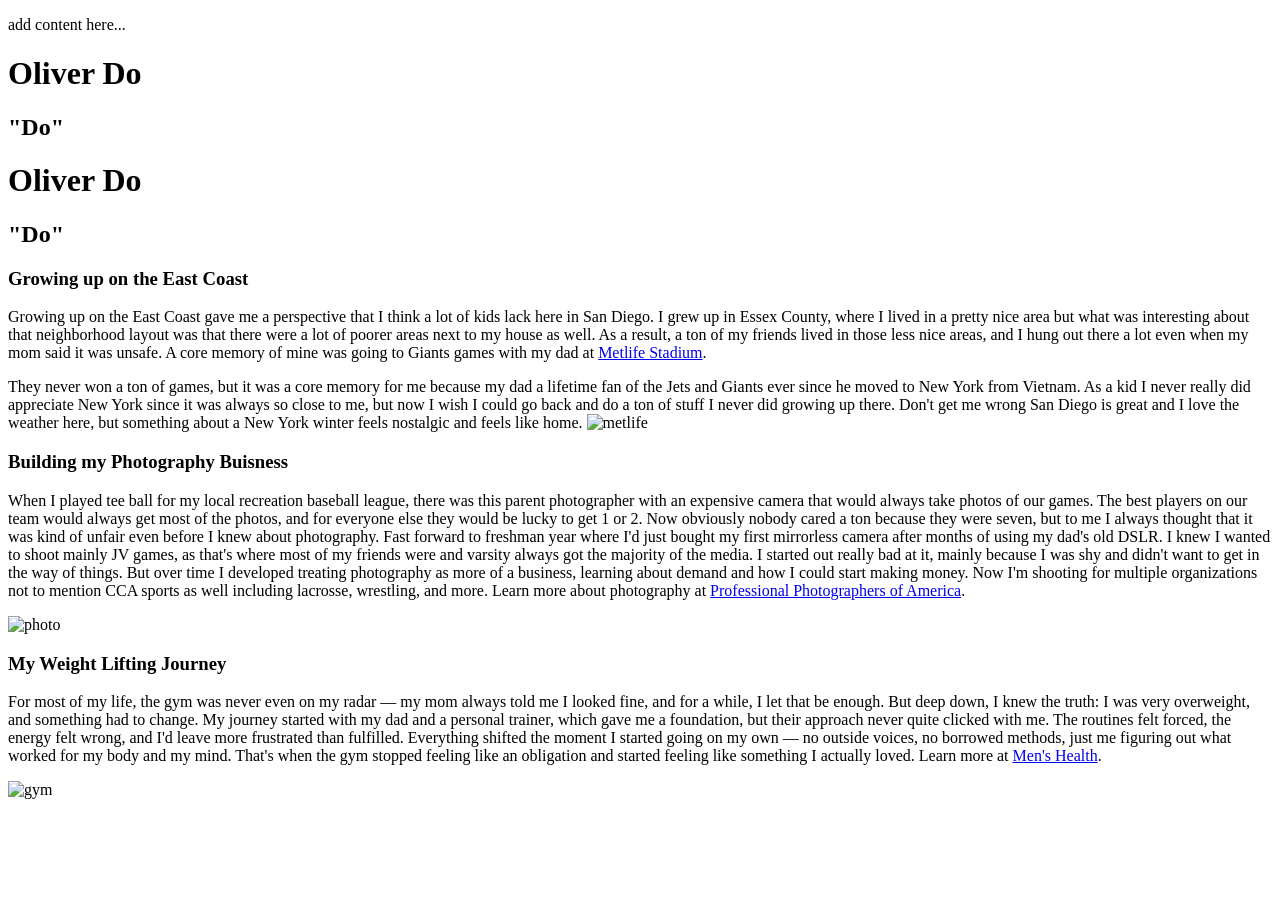
==== index.html @ cf549b78 "added about me page" ====
<!DOCTYPE html>
<html>
  <head>
    <title>ADD TITLE HERE</title>
    <link rel="stylesheet" href="styles.css">  
  </head>
  
  <body>
    <p>add content here...</p>
  </body>
</html>
<h1>Oliver Do</h1>
<h2>"Do"</h2>
<!DOCTYPE html>
<html>
  <head>
    <title>Oliver Do</title>
    <link rel="stylesheet" href="styles.css">
  </head>

  <body>
    <h1>Oliver Do</h1>
    <h2>"Do"</h2>

    <h3>Growing up on the East Coast</h3>
    <p>
      Growing up on the East Coast gave me a perspective that I think a lot of kids 
      lack here in San Diego. I grew up in Essex County, where I lived in a pretty nice 
      area but what was interesting about that neighborhood layout was that there were a
       lot of poorer areas next to my house as well. As a result, a ton of my friends 
       lived in those less nice areas, and I hung out there a lot even when my mom said 
       it was unsafe. A core memory of mine was going to Giants games with my dad at 
       <a href="https://www.metlifestadium.com/">Metlife Stadium</a>.
    </p> They never won a ton of games, but it was a core memory for me because my dad 
       a lifetime fan of the Jets and Giants ever since he moved to New York from Vietnam.
       As a kid I never really did appreciate New York since it was always so close to me,
       but now I wish I could go back and do a ton of stuff I never did growing up there.
       Don't get me wrong San Diego is great and I love the weather here, but something about
       a New York winter feels nostalgic and feels like home.
       <img src="images/metlife.jpeg" alt="metlife">

    <h3>Building my Photography Buisness </h3>
      <p>
   When I played tee ball for my local recreation baseball league, there was this parent 
  photographer with an expensive camera that would always take photos of our games. 
  The best players on our team would always get most of the photos, and for everyone else they would be lucky to get 1 or 2. Now obviously nobody cared a ton because they were seven, but to me
   I always thought that it was kind of unfair even before I knew about photography. 
   Fast forward to freshman year where I'd just bought my first mirrorless camera after months of
  using my dad's old DSLR. I knew I wanted to shoot mainly JV games, as that's where most of my friends were and
  varsity always got the majority of the media. I started out really bad at it, mainly because I was shy and didn't
  want to get in the way of things. But over time I developed treating photography as more of a business, learning
  about demand and how I could start making money. Now I'm shooting for multiple organizations not to mention CCA
  sports as well including lacrosse, wrestling, and more. Learn more about photography at
  <a href="https://www.ppa.com">Professional Photographers of America</a>.
</p>
<img src="images/photo.jpg" alt="photo">

   <h3>My Weight Lifting Journey</h3>
<p>For most of my life, the gym was never even on my radar — my mom always told me 
  I looked fine, and for a while, I let that be enough. But deep down, I knew the 
  truth: I was very overweight, and something had to change. My journey started with
   my dad and a personal trainer, which gave me a foundation, but their approach 
   never quite clicked with me. The routines felt forced, the energy felt wrong, 
   and I'd leave more frustrated than fulfilled. Everything shifted the moment I 
   started going on my own — no outside voices, no borrowed methods, just me figuring 
   out what worked for my body and my mind. That's when the gym stopped feeling like 
   an obligation and started feeling like something I actually loved. 
  Learn more at <a href="https://www.menshealth.com">Men's Health</a>.</p>
  <img src="images/gym.jpg" alt="gym">


  </body>
</html>
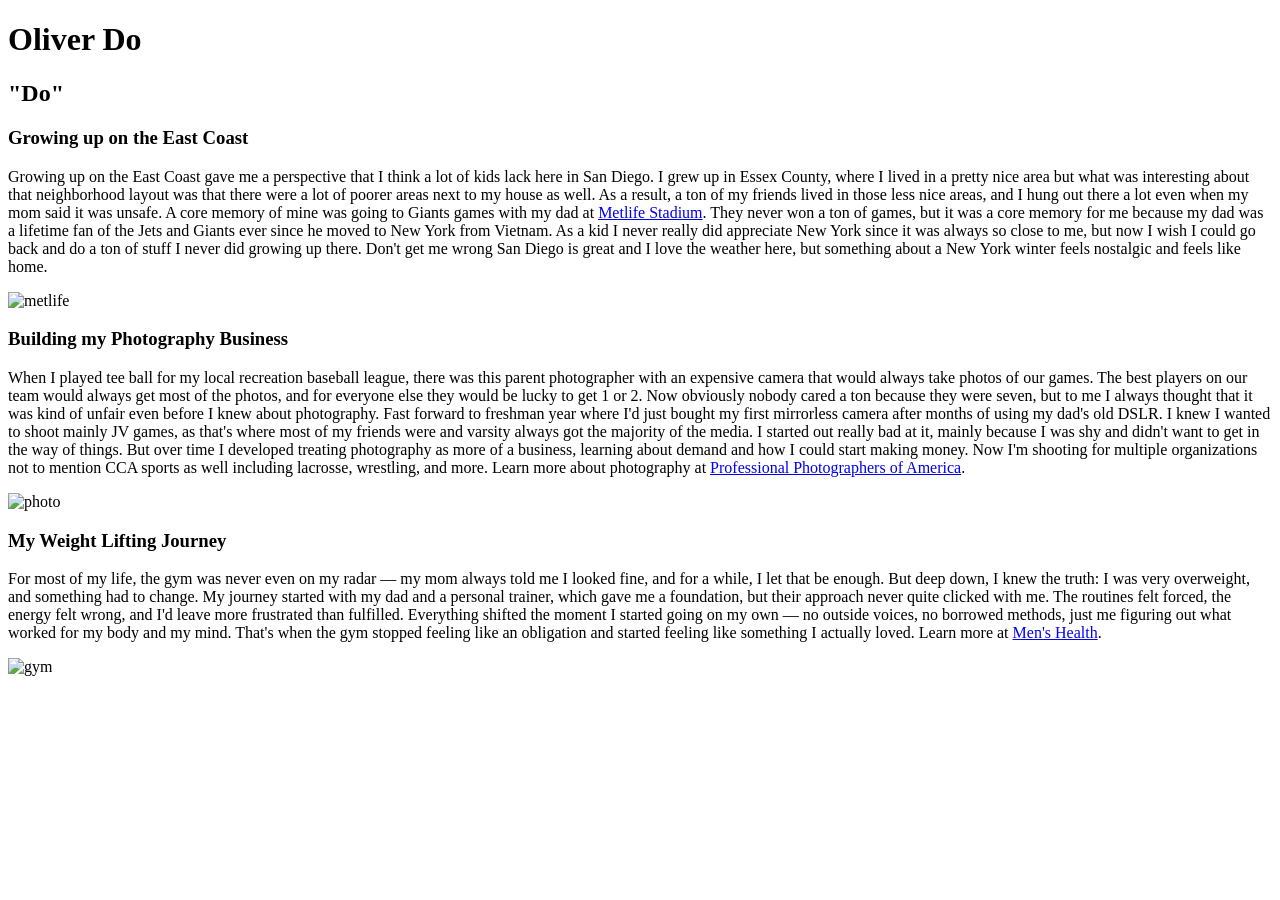
==== commit e60d9efd: "Second update" ====
--- a/index.html
+++ b/index.html
@@ -1,23 +1,9 @@
-<!DOCTYPE html>
-<html>
-  <head>
-    <title>ADD TITLE HERE</title>
-    <link rel="stylesheet" href="styles.css">  
-  </head>
-  
-  <body>
-    <p>add content here...</p>
-  </body>
-</html>
-<h1>Oliver Do</h1>
-<h2>"Do"</h2>
 <!DOCTYPE html>
 <html>
   <head>
     <title>Oliver Do</title>
     <link rel="stylesheet" href="styles.css">
   </head>
-
   <body>
     <h1>Oliver Do</h1>
     <h2>"Do"</h2>
@@ -27,47 +13,52 @@
       Growing up on the East Coast gave me a perspective that I think a lot of kids 
       lack here in San Diego. I grew up in Essex County, where I lived in a pretty nice 
       area but what was interesting about that neighborhood layout was that there were a
-       lot of poorer areas next to my house as well. As a result, a ton of my friends 
-       lived in those less nice areas, and I hung out there a lot even when my mom said 
-       it was unsafe. A core memory of mine was going to Giants games with my dad at 
-       <a href="https://www.metlifestadium.com/">Metlife Stadium</a>.
-    </p> They never won a ton of games, but it was a core memory for me because my dad 
-       a lifetime fan of the Jets and Giants ever since he moved to New York from Vietnam.
-       As a kid I never really did appreciate New York since it was always so close to me,
-       but now I wish I could go back and do a ton of stuff I never did growing up there.
-       Don't get me wrong San Diego is great and I love the weather here, but something about
-       a New York winter feels nostalgic and feels like home.
-       <img src="images/metlife.jpeg" alt="metlife">
+      lot of poorer areas next to my house as well. As a result, a ton of my friends 
+      lived in those less nice areas, and I hung out there a lot even when my mom said 
+      it was unsafe. A core memory of mine was going to Giants games with my dad at 
+      <a href="https://www.metlifestadium.com/">Metlife Stadium</a>.
+      They never won a ton of games, but it was a core memory for me because my dad was
+      a lifetime fan of the Jets and Giants ever since he moved to New York from Vietnam.
+      As a kid I never really did appreciate New York since it was always so close to me,
+      but now I wish I could go back and do a ton of stuff I never did growing up there.
+      Don't get me wrong San Diego is great and I love the weather here, but something about
+      a New York winter feels nostalgic and feels like home.
+    </p>
+    <img src="images/metlife.jpeg" alt="metlife">
 
-    <h3>Building my Photography Buisness </h3>
-      <p>
-   When I played tee ball for my local recreation baseball league, there was this parent 
-  photographer with an expensive camera that would always take photos of our games. 
-  The best players on our team would always get most of the photos, and for everyone else they would be lucky to get 1 or 2. Now obviously nobody cared a ton because they were seven, but to me
-   I always thought that it was kind of unfair even before I knew about photography. 
-   Fast forward to freshman year where I'd just bought my first mirrorless camera after months of
-  using my dad's old DSLR. I knew I wanted to shoot mainly JV games, as that's where most of my friends were and
-  varsity always got the majority of the media. I started out really bad at it, mainly because I was shy and didn't
-  want to get in the way of things. But over time I developed treating photography as more of a business, learning
-  about demand and how I could start making money. Now I'm shooting for multiple organizations not to mention CCA
-  sports as well including lacrosse, wrestling, and more. Learn more about photography at
-  <a href="https://www.ppa.com">Professional Photographers of America</a>.
-</p>
-<img src="images/photo.jpg" alt="photo">
+    <h3>Building my Photography Business</h3>
+    <p>
+      When I played tee ball for my local recreation baseball league, there was this parent 
+      photographer with an expensive camera that would always take photos of our games. 
+      The best players on our team would always get most of the photos, and for everyone else 
+      they would be lucky to get 1 or 2. Now obviously nobody cared a ton because they were 
+      seven, but to me I always thought that it was kind of unfair even before I knew about 
+      photography. Fast forward to freshman year where I'd just bought my first mirrorless 
+      camera after months of using my dad's old DSLR. I knew I wanted to shoot mainly JV 
+      games, as that's where most of my friends were and varsity always got the majority of 
+      the media. I started out really bad at it, mainly because I was shy and didn't want to 
+      get in the way of things. But over time I developed treating photography as more of a 
+      business, learning about demand and how I could start making money. Now I'm shooting 
+      for multiple organizations not to mention CCA sports as well including lacrosse, 
+      wrestling, and more. Learn more about photography at
+      <a href="https://www.ppa.com">Professional Photographers of America</a>.
+    </p>
+    <img src="images/photo.jpg" alt="photo">
 
-   <h3>My Weight Lifting Journey</h3>
-<p>For most of my life, the gym was never even on my radar — my mom always told me 
-  I looked fine, and for a while, I let that be enough. But deep down, I knew the 
-  truth: I was very overweight, and something had to change. My journey started with
-   my dad and a personal trainer, which gave me a foundation, but their approach 
-   never quite clicked with me. The routines felt forced, the energy felt wrong, 
-   and I'd leave more frustrated than fulfilled. Everything shifted the moment I 
-   started going on my own — no outside voices, no borrowed methods, just me figuring 
-   out what worked for my body and my mind. That's when the gym stopped feeling like 
-   an obligation and started feeling like something I actually loved. 
-  Learn more at <a href="https://www.menshealth.com">Men's Health</a>.</p>
-  <img src="images/gym.jpg" alt="gym">
-
+    <h3>My Weight Lifting Journey</h3>
+    <p>
+      For most of my life, the gym was never even on my radar — my mom always told me 
+      I looked fine, and for a while, I let that be enough. But deep down, I knew the 
+      truth: I was very overweight, and something had to change. My journey started with
+      my dad and a personal trainer, which gave me a foundation, but their approach 
+      never quite clicked with me. The routines felt forced, the energy felt wrong, 
+      and I'd leave more frustrated than fulfilled. Everything shifted the moment I 
+      started going on my own — no outside voices, no borrowed methods, just me figuring 
+      out what worked for my body and my mind. That's when the gym stopped feeling like 
+      an obligation and started feeling like something I actually loved. 
+      Learn more at <a href="https://www.menshealth.com">Men's Health</a>.
+    </p>
+    <img src="images/gym.jpg" alt="gym">
 
   </body>
 </html>
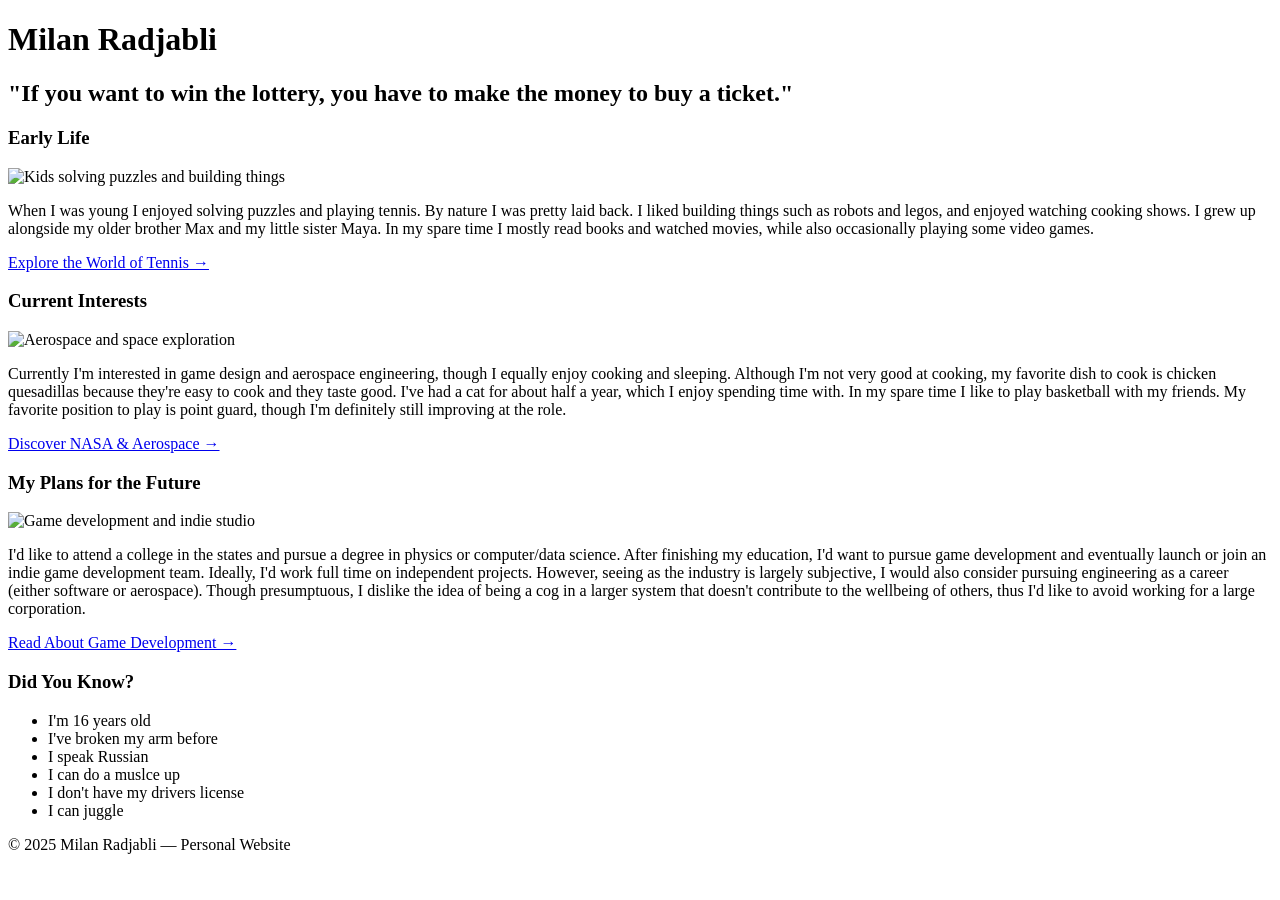
==== commit 3d22d2e8: "Rename index (1).html to index.html" ====
--- a/index.html
+++ b/index.html
@@ -1,64 +1,105 @@
 <!DOCTYPE html>
-<html>
-  <head>
-    <title>Oliver Do</title>
-    <link rel="stylesheet" href="styles.css">
-  </head>
-  <body>
-    <h1>Oliver Do</h1>
-    <h2>"Do"</h2>
+<html lang="en">
+<head>
+  <meta charset="UTF-8" />
+  <meta name="viewport" content="width=device-width, initial-scale=1.0" />
+  <title>Milan Radjabli</title>
+  <link rel="stylesheet" href="styles.css" />
+  <link rel="preconnect" href="https://fonts.googleapis.com" />
+  <link rel="preconnect" href="https://fonts.gstatic.com" crossorigin />
+  <link href="https://fonts.googleapis.com/css2?family=Playfair+Display:ital,wght@0,400;0,700;1,400&family=DM+Sans:wght@300;400;500&display=swap" rel="stylesheet" />
+</head>
+<body>
 
-    <h3>Growing up on the East Coast</h3>
-    <p>
-      Growing up on the East Coast gave me a perspective that I think a lot of kids 
-      lack here in San Diego. I grew up in Essex County, where I lived in a pretty nice 
-      area but what was interesting about that neighborhood layout was that there were a
-      lot of poorer areas next to my house as well. As a result, a ton of my friends 
-      lived in those less nice areas, and I hung out there a lot even when my mom said 
-      it was unsafe. A core memory of mine was going to Giants games with my dad at 
-      <a href="https://www.metlifestadium.com/">Metlife Stadium</a>.
-      They never won a ton of games, but it was a core memory for me because my dad was
-      a lifetime fan of the Jets and Giants ever since he moved to New York from Vietnam.
-      As a kid I never really did appreciate New York since it was always so close to me,
-      but now I wish I could go back and do a ton of stuff I never did growing up there.
-      Don't get me wrong San Diego is great and I love the weather here, but something about
-      a New York winter feels nostalgic and feels like home.
-    </p>
-    <img src="images/metlife.jpeg" alt="metlife">
+  <header>
+    <div id="header-inner">
+      <h1>Milan Radjabli</h1>
+      <h2>"If you want to win the lottery, you have to make the money to buy a ticket."</h2>
+    </div>
+  </header>
 
-    <h3>Building my Photography Business</h3>
-    <p>
-      When I played tee ball for my local recreation baseball league, there was this parent 
-      photographer with an expensive camera that would always take photos of our games. 
-      The best players on our team would always get most of the photos, and for everyone else 
-      they would be lucky to get 1 or 2. Now obviously nobody cared a ton because they were 
-      seven, but to me I always thought that it was kind of unfair even before I knew about 
-      photography. Fast forward to freshman year where I'd just bought my first mirrorless 
-      camera after months of using my dad's old DSLR. I knew I wanted to shoot mainly JV 
-      games, as that's where most of my friends were and varsity always got the majority of 
-      the media. I started out really bad at it, mainly because I was shy and didn't want to 
-      get in the way of things. But over time I developed treating photography as more of a 
-      business, learning about demand and how I could start making money. Now I'm shooting 
-      for multiple organizations not to mention CCA sports as well including lacrosse, 
-      wrestling, and more. Learn more about photography at
-      <a href="https://www.ppa.com">Professional Photographers of America</a>.
-    </p>
-    <img src="images/photo.jpg" alt="photo">
+  <div id="container">
 
-    <h3>My Weight Lifting Journey</h3>
-    <p>
-      For most of my life, the gym was never even on my radar — my mom always told me 
-      I looked fine, and for a while, I let that be enough. But deep down, I knew the 
-      truth: I was very overweight, and something had to change. My journey started with
-      my dad and a personal trainer, which gave me a foundation, but their approach 
-      never quite clicked with me. The routines felt forced, the energy felt wrong, 
-      and I'd leave more frustrated than fulfilled. Everything shifted the moment I 
-      started going on my own — no outside voices, no borrowed methods, just me figuring 
-      out what worked for my body and my mind. That's when the gym stopped feeling like 
-      an obligation and started feeling like something I actually loved. 
-      Learn more at <a href="https://www.menshealth.com">Men's Health</a>.
-    </p>
-    <img src="images/gym.jpg" alt="gym">
+    <main id="main-content">
 
-  </body>
-</html>+      <!-- Section 1: Early Life -->
+      <section class="content-section">
+        <h3>Early Life</h3>
+        <img
+          id="pic1"
+          src="https://images.unsplash.com/photo-1529156069898-49953e39b3ac?w=300&q=80"
+          alt="Kids solving puzzles and building things"
+        />
+        <p class="early">
+          When I was young I enjoyed solving puzzles and playing tennis. By nature I was pretty
+          laid back. I liked building things such as robots and legos, and enjoyed watching cooking
+          shows. I grew up alongside my older brother Max and my little sister Maya. In my spare
+          time I mostly read books and watched movies, while also occasionally playing some video
+          games.
+        </p>
+        <a href="https://www.atptour.com" target="_blank">Explore the World of Tennis →</a>
+      </section>
+
+      <!-- Section 2: Current Interests -->
+      <section class="content-section">
+        <h3>Current Interests</h3>
+        <img
+          id="pic2"
+          src="https://images.unsplash.com/photo-1614728894747-a83421e2b9c9?w=300&q=80"
+          alt="Aerospace and space exploration"
+        />
+        <p class="current">
+          Currently I'm interested in game design and aerospace engineering, though I equally enjoy
+          cooking and sleeping. Although I'm not very good at cooking, my favorite dish to cook is
+          chicken quesadillas because they're easy to cook and they taste good. I've had a cat for
+          about half a year, which I enjoy spending time with. In my spare time I like to play
+          basketball with my friends. My favorite position to play is point guard, though I'm
+          definitely still improving at the role.
+        </p>
+        <a href="https://www.nasa.gov" target="_blank">Discover NASA & Aerospace →</a>
+      </section>
+
+      <!-- Section 3: Future Plans -->
+      <section class="content-section">
+        <h3>My Plans for the Future</h3>
+        <img
+          id="pic3"
+          src="https://images.unsplash.com/photo-1493711662062-fa541adb3fc8?w=300&q=80"
+          alt="Game development and indie studio"
+        />
+        <p class="future">
+          I'd like to attend a college in the states and pursue a degree in physics or
+          computer/data science. After finishing my education, I'd want to pursue game development
+          and eventually launch or join an indie game development team. Ideally, I'd work full time
+          on independent projects. However, seeing as the industry is largely subjective, I would
+          also consider pursuing engineering as a career (either software or aerospace). Though
+          presumptuous, I dislike the idea of being a cog in a larger system that doesn't
+          contribute to the wellbeing of others, thus I'd like to avoid working for a large
+          corporation.
+        </p>
+        <a href="https://www.gamedeveloper.com" target="_blank">Read About Game Development →</a>
+      </section>
+
+    </main>
+
+    <!-- Sidebar -->
+    <aside id="sidebar">
+      <h3 id="sidebar-title">Did You Know?</h3>
+      <ul>
+        <li>I'm 16 years old</li>
+        <li>I've broken my arm before</li>
+        <li>I speak Russian</li>
+        <li>I can do a muslce up</li>
+        <li>I don't have my drivers license</li>
+        <li>I can juggle</li>
+      </ul>
+    </aside>
+
+  </div><!-- end #container -->
+
+  <footer>
+    <p>&copy; 2025 Milan Radjabli &mdash; Personal Website</p>
+  </footer>
+
+</body>
+</html>
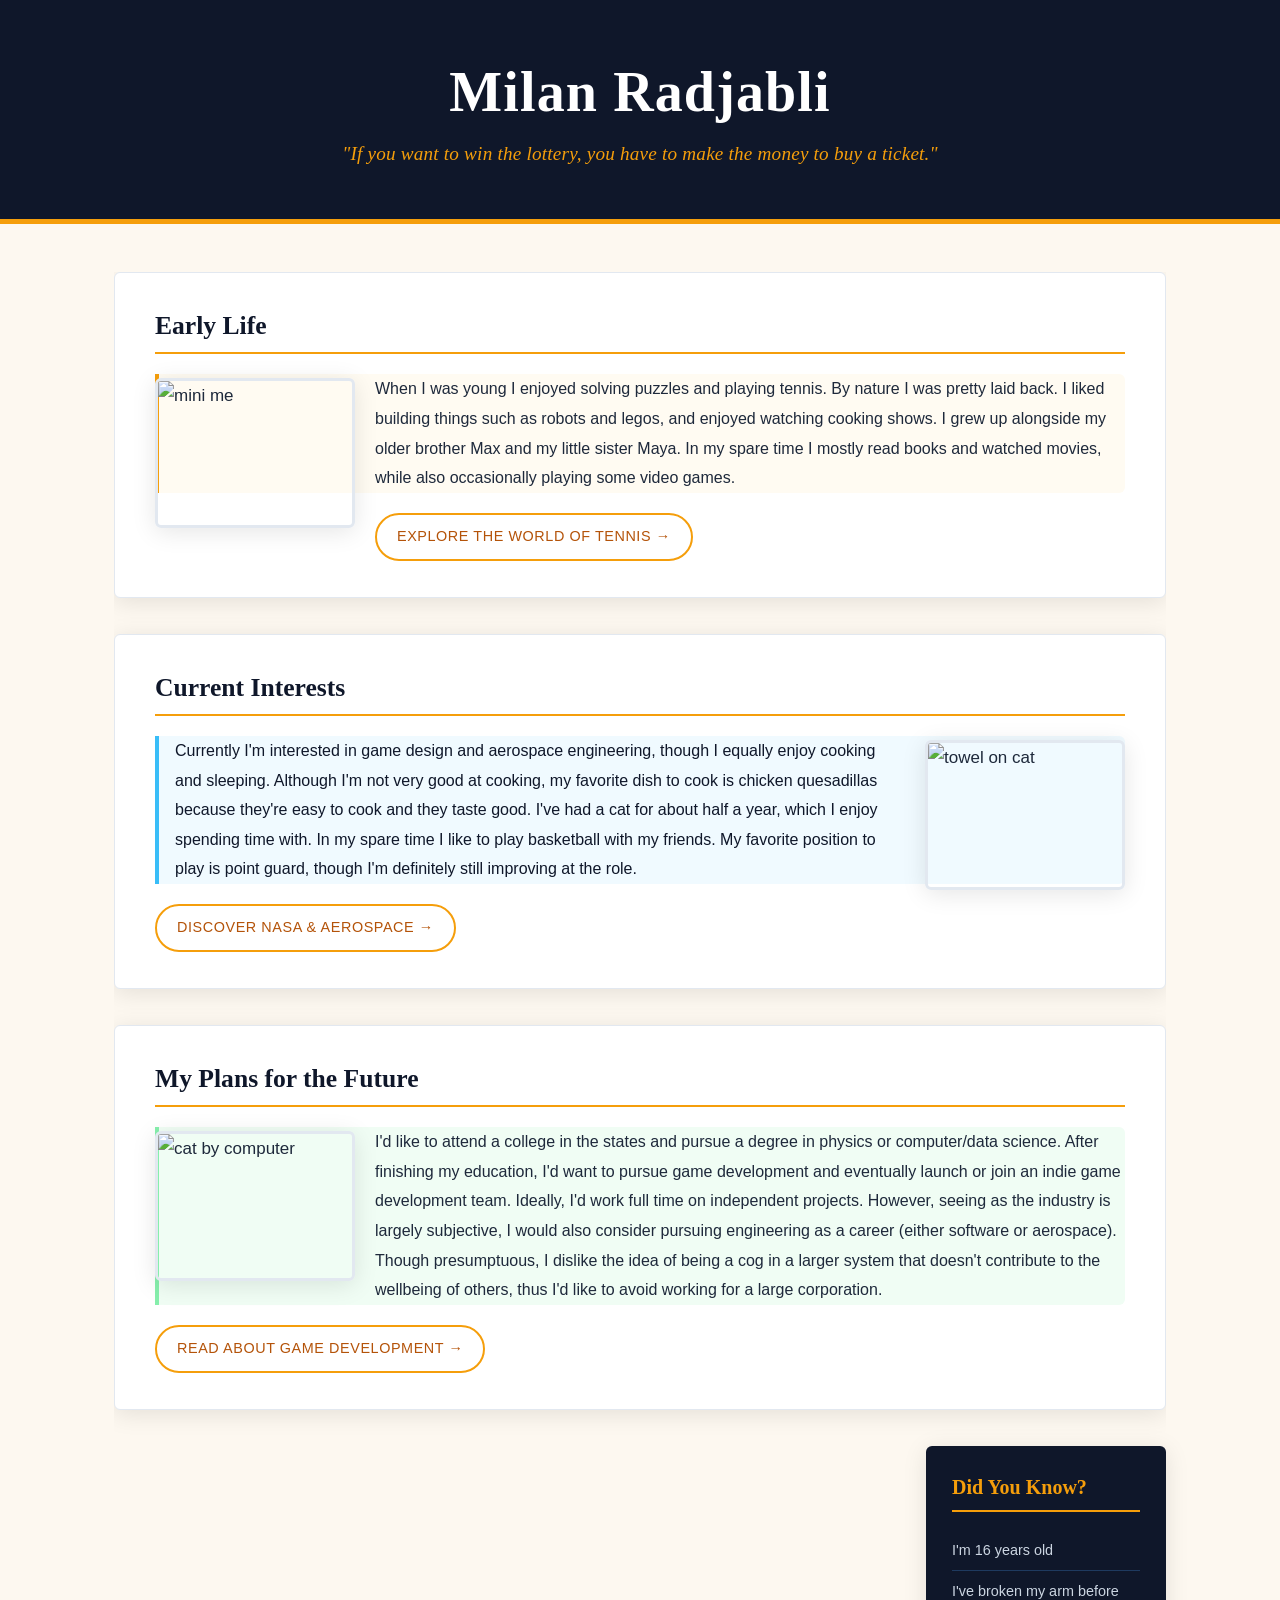
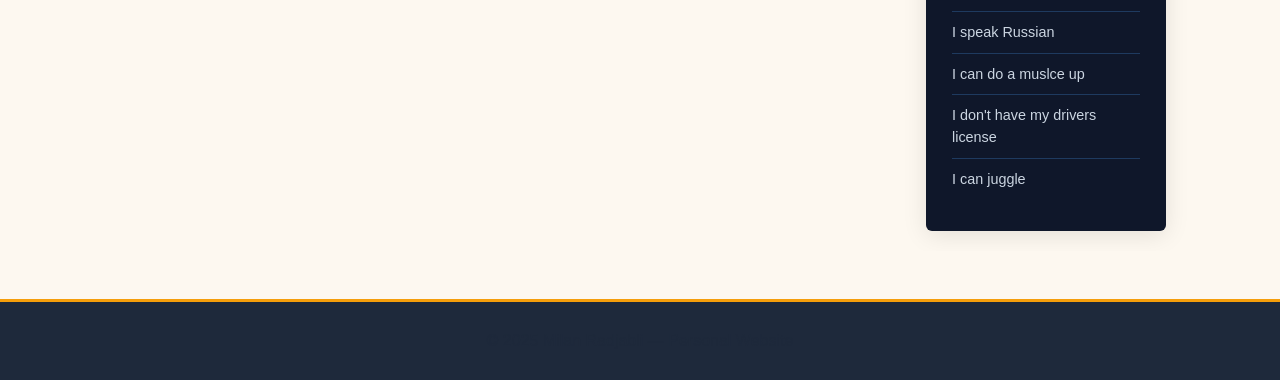
==== commit 2d69cd22: "Replace images with local files and update alt text Updated image sources and alt text for personal " ====
--- a/index.html
+++ b/index.html
@@ -27,8 +27,8 @@
         <h3>Early Life</h3>
         <img
           id="pic1"
-          src="https://images.unsplash.com/photo-1529156069898-49953e39b3ac?w=300&q=80"
-          alt="Kids solving puzzles and building things"
+          src="babyme.jpg"
+          alt="mini me"
         />
         <p class="early">
           When I was young I enjoyed solving puzzles and playing tennis. By nature I was pretty
@@ -45,8 +45,8 @@
         <h3>Current Interests</h3>
         <img
           id="pic2"
-          src="https://images.unsplash.com/photo-1614728894747-a83421e2b9c9?w=300&q=80"
-          alt="Aerospace and space exploration"
+          src="gato.jpg"
+          alt="towel on cat"
         />
         <p class="current">
           Currently I'm interested in game design and aerospace engineering, though I equally enjoy
@@ -64,8 +64,8 @@
         <h3>My Plans for the Future</h3>
         <img
           id="pic3"
-          src="https://images.unsplash.com/photo-1493711662062-fa541adb3fc8?w=300&q=80"
-          alt="Game development and indie studio"
+          src="kittty.jpg"
+          alt="cat by computer"
         />
         <p class="future">
           I'd like to attend a college in the states and pursue a degree in physics or
--- a/styles.css
+++ b/styles.css
@@ -0,0 +1,406 @@
+/* =============================================
+   styles.css — Milan Radjabli Personal Website
+   External stylesheet (no inline CSS in HTML)
+   ============================================= */
+
+/* ===== CSS VARIABLES ===== */
+:root {
+  --navy:       #0f172a;
+  --navy-mid:   #1e293b;
+  --amber:      #f59e0b;
+  --amber-dark: #b45309;
+  --cream:      #fdf8f0;
+  --text:       #1e293b;
+  --muted:      #64748b;
+  --border:     #e2e8f0;
+  --white:      #ffffff;
+
+  --font-heading: 'Playfair Display', Georgia, serif;
+  --font-body:    'DM Sans', Helvetica, Arial, sans-serif;
+
+  --radius: 6px;
+  --shadow: 0 4px 24px rgba(0, 0, 0, 0.10);
+}
+
+/* ===== RESET & BASE ===== */
+*, *::before, *::after {
+  box-sizing: border-box;
+  margin: 0;
+  padding: 0;
+}
+
+body {
+  font-family: var(--font-body);   /* sans-serif for screen reading */
+  font-weight: 300;
+  font-size: 1.0625rem;
+  line-height: 1.8;                /* line-height on body as a base */
+  color: var(--text);
+  background-color: var(--cream);
+  overflow-x: hidden;              /* prevent horizontal scroll */
+}
+
+/* ===== HEADER ===== */
+header {
+  background-color: var(--navy);
+  padding: 60px 24px 50px;
+  text-align: center;
+  border-bottom: 5px solid var(--amber);
+}
+
+#header-inner {
+  max-width: 820px;
+  margin: 0 auto;
+}
+
+/* h1 — Main Title */
+h1 {
+  font-family: var(--font-heading);
+  font-size: 3.5rem;
+  font-weight: 700;
+  color: var(--white);
+  letter-spacing: 0.02em;
+  line-height: 1.15;
+  margin-bottom: 16px;
+}
+
+/* h2 — Subtitle / Quote */
+h2 {
+  font-family: var(--font-heading);
+  font-style: italic;
+  font-size: 1.2rem;
+  font-weight: 400;
+  color: var(--amber);
+  letter-spacing: 0.01em;
+  line-height: 1.5;
+}
+
+/* ===== #container — sets the width of the page ===== */
+/* FIXED pixel width for the two largest screen sizes  */
+#container {
+  width: 1100px;       /* fixed container for large screens */
+  margin: 48px auto;
+  padding: 0 24px;
+  overflow: hidden;    /* clearfix: contains all floated children */
+}
+
+/* ===== #sidebar — 2nd div, floats beside main content ===== */
+#sidebar {
+  float: right;        /* floats right, beside #main-content */
+  width: 240px;
+  background-color: var(--navy);
+  color: var(--white);
+  border-radius: var(--radius);
+  padding: 28px 26px 32px;
+  box-shadow: var(--shadow);
+  margin-left: 32px;
+  margin-bottom: 20px;
+}
+
+#sidebar-title {
+  font-family: var(--font-heading);
+  font-size: 1.25rem;
+  color: var(--amber);
+  border-bottom: 2px solid var(--amber);
+  padding-bottom: 10px;
+  margin-bottom: 18px;
+  line-height: 1.3;
+}
+
+#sidebar ul {
+  list-style: none;
+  padding: 0;
+  margin: 0;
+}
+
+#sidebar ul li {
+  font-family: var(--font-body);
+  font-size: 0.9rem;
+  font-weight: 300;
+  line-height: 1.55;
+  color: #cbd5e1;
+  padding: 9px 0;
+  border-bottom: 1px solid #1e3a5f;
+}
+
+#sidebar ul li:last-child {
+  border-bottom: none;
+}
+
+/* ===== MAIN CONTENT ===== */
+#main-content {
+  overflow: hidden;    /* fills space beside the floated sidebar */
+}
+
+/* ===== CONTENT SECTIONS ===== */
+.content-section {
+  background-color: var(--white);
+  border-radius: var(--radius);
+  border: 1px solid var(--border);
+  padding: 36px 40px;
+  margin-bottom: 36px;
+  box-shadow: var(--shadow);
+  overflow: hidden;    /* clearfix for floated images inside */
+}
+
+/* h3 — Paragraph section titles */
+h3 {
+  font-family: var(--font-heading);
+  font-size: 1.6rem;
+  font-weight: 700;
+  color: var(--navy);
+  margin-bottom: 20px;
+  padding-bottom: 10px;
+  border-bottom: 2px solid var(--amber);
+  line-height: 1.3;
+}
+
+/* ===== IMAGES WITH FLOAT (ID rules) ===== */
+#pic1 {
+  float: left;
+  width: 200px;
+  height: 150px;
+  object-fit: cover;
+  border-radius: var(--radius);
+  margin: 4px 20px 12px 0;
+  border: 3px solid var(--border);
+  box-shadow: var(--shadow);
+  max-width: 100%;
+}
+
+#pic2 {
+  float: right;
+  width: 200px;
+  height: 150px;
+  object-fit: cover;
+  border-radius: var(--radius);
+  margin: 4px 0 12px 20px;
+  border: 3px solid var(--border);
+  box-shadow: var(--shadow);
+  max-width: 100%;
+}
+
+#pic3 {
+  float: left;
+  width: 200px;
+  height: 150px;
+  object-fit: cover;
+  border-radius: var(--radius);
+  margin: 4px 20px 12px 0;
+  border: 3px solid var(--border);
+  box-shadow: var(--shadow);
+  max-width: 100%;
+}
+
+/* ===== PARAGRAPHS ===== */
+p {
+  font-family: var(--font-body);  /* sans-serif for all paragraphs */
+  font-size: 1.0rem;
+  line-height: 1.85;              /* line-height for readability */
+  color: var(--text);
+  margin-bottom: 0;
+}
+
+/* ===== CLASS RULES — one applied to each paragraph ===== */
+
+/* .early — warm amber left border */
+.early {
+  border-left: 4px solid var(--amber);
+  padding-left: 16px;
+  background-color: #fffbf2;
+  border-radius: 0 var(--radius) var(--radius) 0;
+}
+
+/* .current — blue highlight tint */
+.current {
+  font-weight: 400;
+  color: #0f172a;
+  border-left: 4px solid #38bdf8;
+  padding-left: 16px;
+  background-color: #f0faff;
+  border-radius: 0 var(--radius) var(--radius) 0;
+}
+
+/* .future — bold green tint */
+.future {
+  font-weight: 500;
+  border-left: 4px solid #86efac;
+  padding-left: 16px;
+  background-color: #f0fdf4;
+  border-radius: 0 var(--radius) var(--radius) 0;
+}
+
+/* ===== LINKS — all three states changed from browser defaults ===== */
+a {
+  display: inline-block;
+  margin-top: 20px;
+  font-family: var(--font-body);
+  font-weight: 500;
+  font-size: 0.9rem;
+  letter-spacing: 0.04em;
+  text-transform: uppercase;
+  padding: 9px 20px;
+  border-radius: 30px;
+  border: 2px solid var(--amber);
+  text-decoration: none;
+  transition: background-color 0.2s ease, color 0.2s ease, border-color 0.2s ease;
+}
+
+/* :link — unvisited (changed from default blue) */
+a:link {
+  color: var(--amber-dark);
+  background-color: transparent;
+}
+
+/* :visited — after clicking (changed from default purple) */
+a:visited {
+  color: var(--muted);
+  border-color: var(--muted);
+  background-color: transparent;
+}
+
+/* :hover — mouse over */
+a:hover {
+  background-color: var(--amber);
+  color: var(--navy);
+  border-color: var(--amber);
+  box-shadow: 0 4px 12px rgba(245, 158, 11, 0.35);
+}
+
+/* ===== FOOTER ===== */
+footer {
+  background-color: var(--navy-mid);
+  color: var(--muted);
+  text-align: center;
+  padding: 24px 16px;
+  font-size: 0.875rem;
+  font-family: var(--font-body);
+  margin-top: 24px;
+  border-top: 3px solid var(--amber);
+}
+
+/* =============================================
+   MEDIA QUERIES
+
+   Breakpoint 1 (≤1200px): FIXED container (960px) — large screen
+   Breakpoint 2 (≤992px):  VARIABLE container (95%) — sidebar stops floating
+   Breakpoint 3 (≤768px):  VARIABLE container (95%) — images stop floating
+   ============================================= */
+
+/* --- Breakpoint 1: max-width 1200px — FIXED container --- */
+@media (max-width: 1200px) {
+  #container {
+    width: 960px;    /* still a fixed pixel width */
+    padding: 0 20px;
+  }
+
+  h1 {
+    font-size: 2.8rem;
+  }
+
+  #sidebar {
+    width: 210px;
+    margin-left: 24px;
+  }
+
+  .content-section {
+    padding: 28px 30px;
+  }
+
+  #pic1, #pic2, #pic3 {
+    width: 175px;
+    height: 135px;
+  }
+}
+
+/* --- Breakpoint 2: max-width 992px — VARIABLE container, sidebar stops floating --- */
+@media (max-width: 992px) {
+  #container {
+    width: 95%;      /* variable — scales with the viewport */
+    margin: 32px auto;
+    padding: 0 16px;
+  }
+
+  /* Sidebar stops floating — stacks above main content */
+  #sidebar {
+    float: none;     /* no longer floats beside content */
+    width: 100%;
+    margin-left: 0;
+    margin-bottom: 32px;
+  }
+
+  #sidebar ul li {
+    display: inline-block;
+    width: 48%;
+  }
+
+  h1 {
+    font-size: 2.4rem;
+  }
+
+  h2 {
+    font-size: 1.05rem;
+  }
+
+  .content-section {
+    padding: 24px 24px;
+  }
+
+  #pic1, #pic2, #pic3 {
+    width: 160px;
+    height: 125px;
+  }
+}
+
+/* --- Breakpoint 3: max-width 768px — VARIABLE container, images stop floating --- */
+@media (max-width: 768px) {
+  header {
+    padding: 36px 16px 30px;
+  }
+
+  #container {
+    width: 95%;      /* variable — scales with the viewport */
+    margin: 20px auto;
+    padding: 0 12px;
+  }
+
+  h1 {
+    font-size: 1.9rem;
+  }
+
+  h2 {
+    font-size: 0.92rem;
+  }
+
+  h3 {
+    font-size: 1.3rem;
+  }
+
+  .content-section {
+    padding: 18px 16px;
+    margin-bottom: 24px;
+  }
+
+  /* Images stop floating — stack above paragraph text */
+  #pic1, #pic2, #pic3 {
+    float: none;
+    display: block;
+    width: 100%;
+    height: 190px;
+    margin: 0 0 16px 0;
+  }
+
+  #sidebar ul li {
+    display: block;
+    width: 100%;
+  }
+
+  a {
+    font-size: 0.8rem;
+    padding: 7px 15px;
+  }
+
+  footer {
+    font-size: 0.8rem;
+    padding: 16px 12px;
+  }
+}
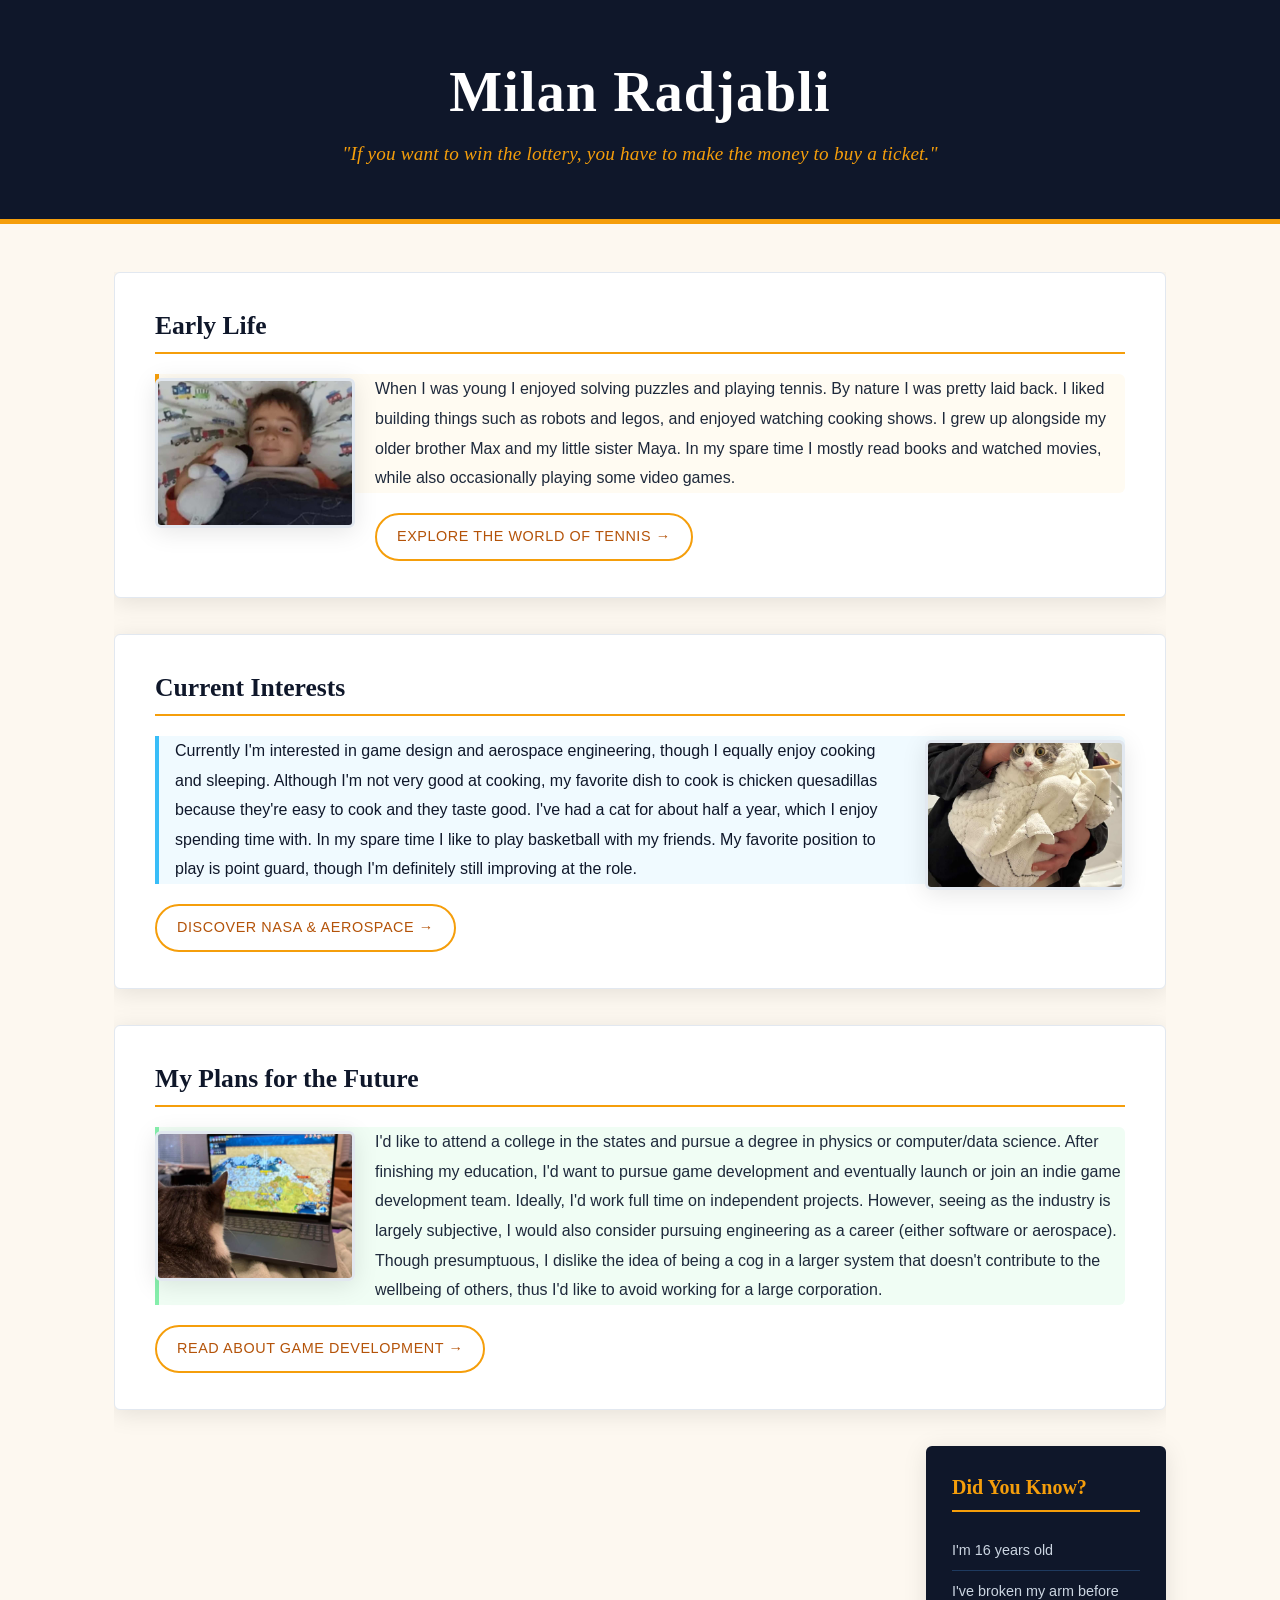
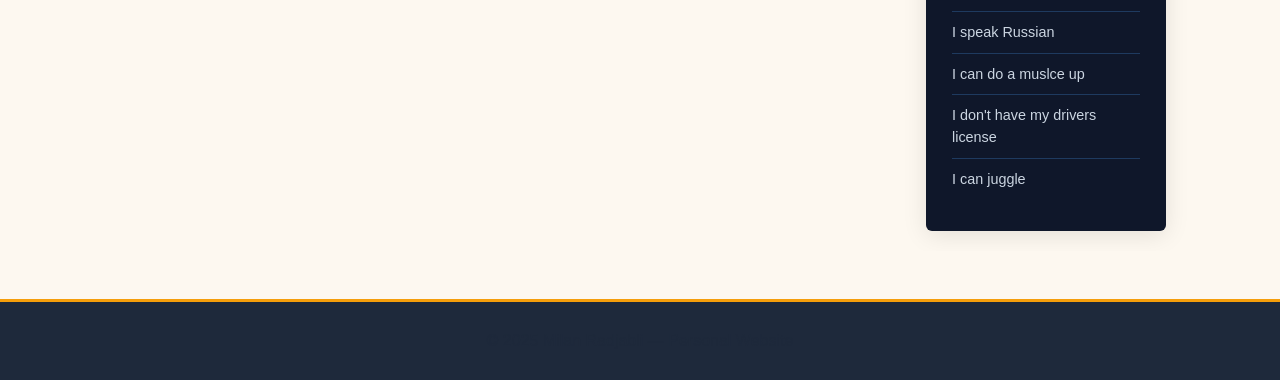
==== commit a19a91f6: "Update image paths to use the images directory" ====
--- a/index.html
+++ b/index.html
@@ -27,7 +27,7 @@
         <h3>Early Life</h3>
         <img
           id="pic1"
-          src="babyme.jpg"
+          src="images/babyme.jpg"
           alt="mini me"
         />
         <p class="early">
@@ -45,7 +45,7 @@
         <h3>Current Interests</h3>
         <img
           id="pic2"
-          src="gato.jpg"
+          src="images/gato.jpg"
           alt="towel on cat"
         />
         <p class="current">
@@ -64,7 +64,7 @@
         <h3>My Plans for the Future</h3>
         <img
           id="pic3"
-          src="kittty.jpg"
+          src="images/kittty.jpg"
           alt="cat by computer"
         />
         <p class="future">
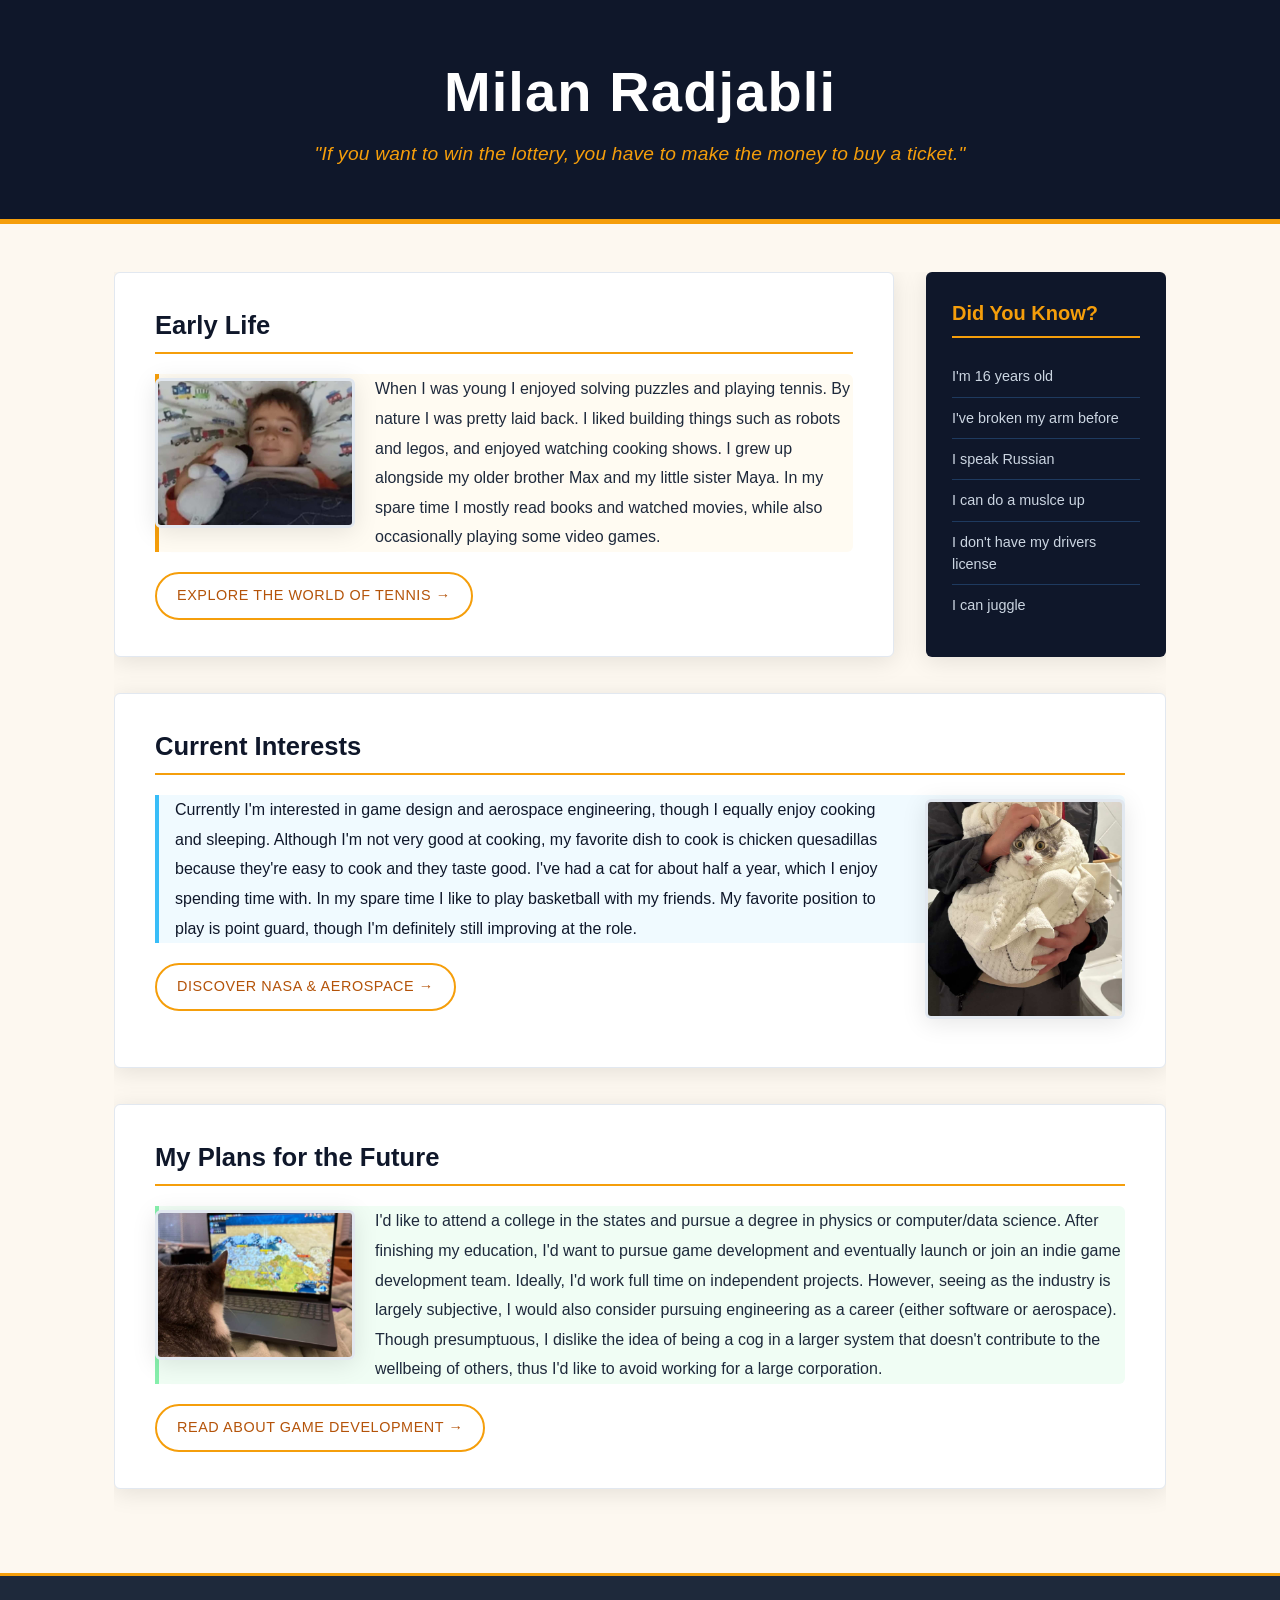
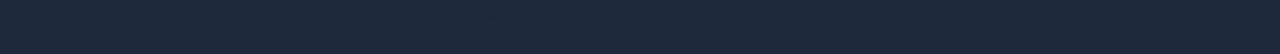
==== commit 355de504: "Add sidebar with personal facts and update font heading in CSS" ====
--- a/index.html
+++ b/index.html
@@ -21,6 +21,19 @@
   <div id="container">
 
     <main id="main-content">
+
+      <!-- Sidebar -->
+      <aside id="sidebar">
+        <h3 id="sidebar-title">Did You Know?</h3>
+        <ul>
+          <li>I'm 16 years old</li>
+          <li>I've broken my arm before</li>
+          <li>I speak Russian</li>
+          <li>I can do a muslce up</li>
+          <li>I don't have my drivers license</li>
+          <li>I can juggle</li>
+        </ul>
+      </aside>
 
       <!-- Section 1: Early Life -->
       <section class="content-section">
@@ -82,18 +95,7 @@
 
     </main>
 
-    <!-- Sidebar -->
-    <aside id="sidebar">
-      <h3 id="sidebar-title">Did You Know?</h3>
-      <ul>
-        <li>I'm 16 years old</li>
-        <li>I've broken my arm before</li>
-        <li>I speak Russian</li>
-        <li>I can do a muslce up</li>
-        <li>I don't have my drivers license</li>
-        <li>I can juggle</li>
-      </ul>
-    </aside>
+  
 
   </div><!-- end #container -->
 
--- a/styles.css
+++ b/styles.css
@@ -15,7 +15,7 @@
   --border:     #e2e8f0;
   --white:      #ffffff;
 
-  --font-heading: 'Playfair Display', Georgia, serif;
+  --font-heading: 'DM Sans', Helvetica, Arial, sans-serif;
   --font-body:    'DM Sans', Helvetica, Arial, sans-serif;
 
   --radius: 6px;
@@ -170,7 +170,7 @@
 #pic2 {
   float: right;
   width: 200px;
-  height: 150px;
+  height: 220px;
   object-fit: cover;
   border-radius: var(--radius);
   margin: 4px 0 12px 20px;
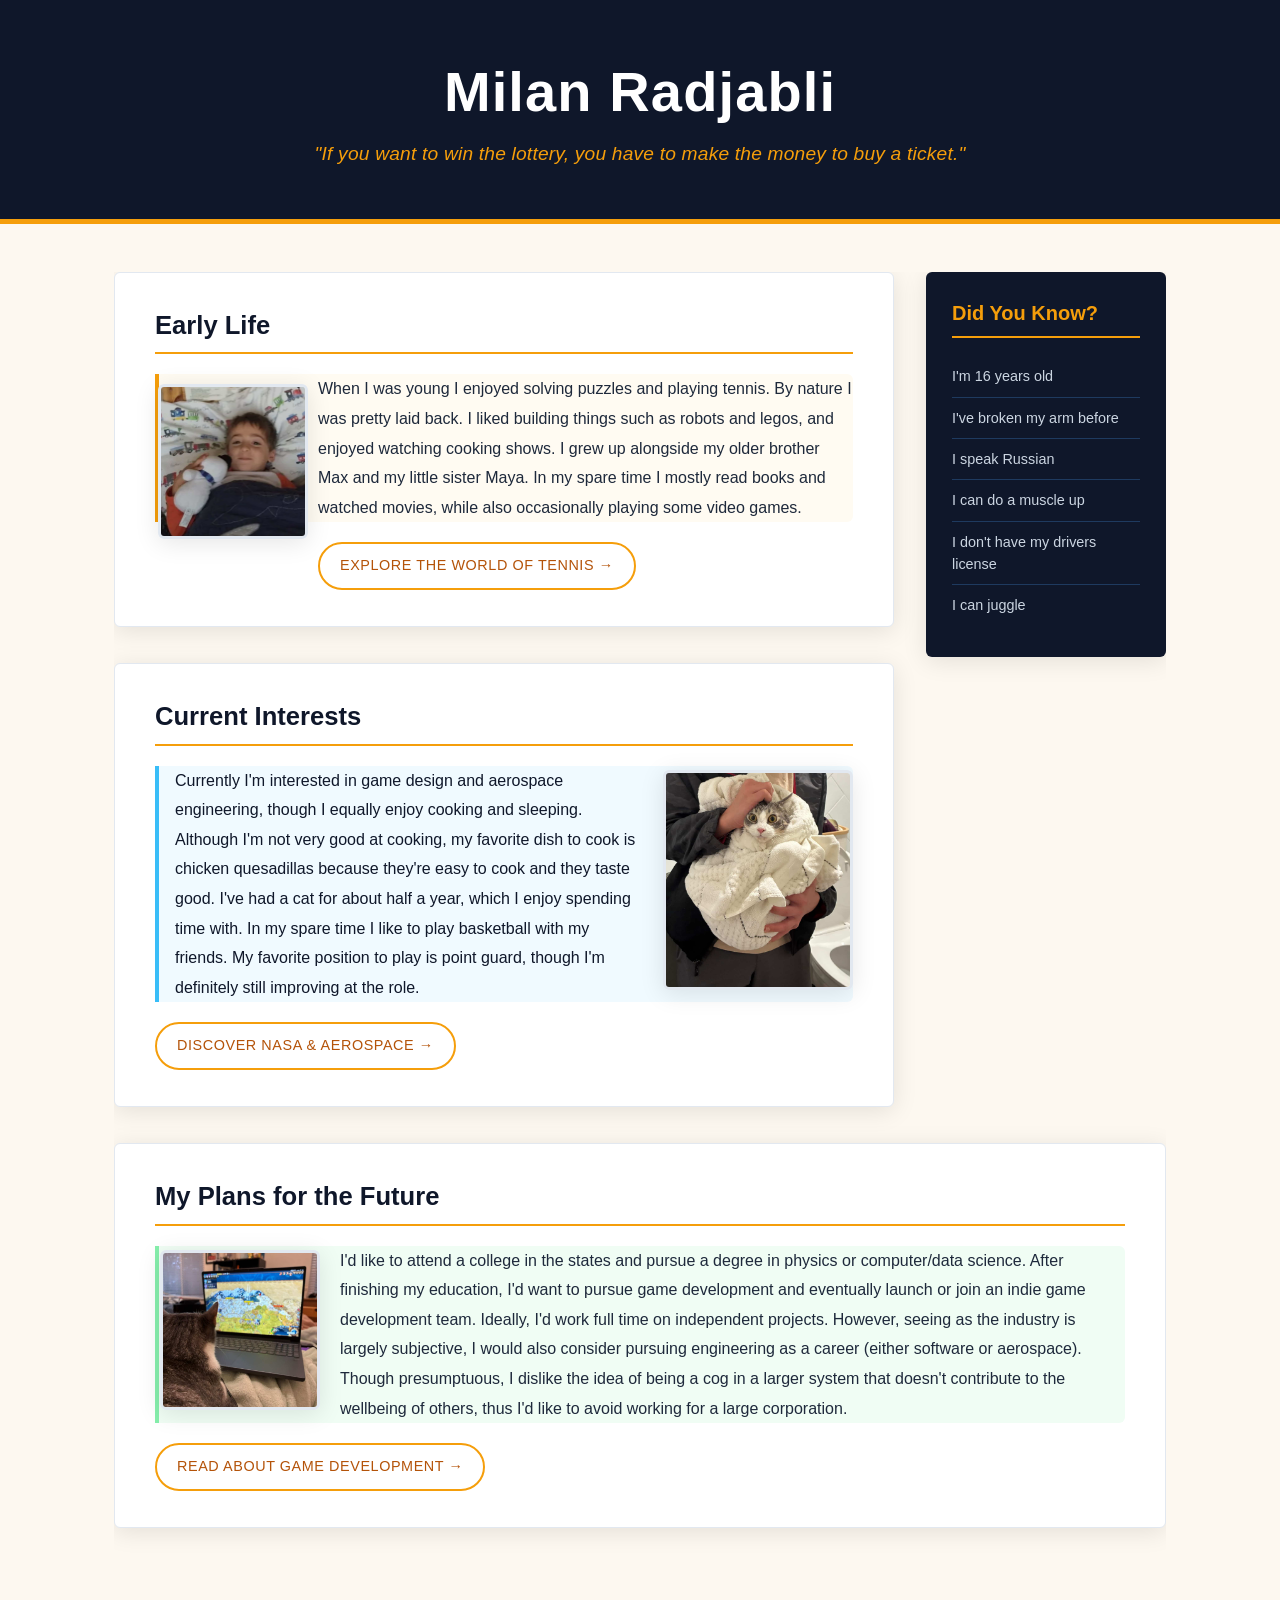
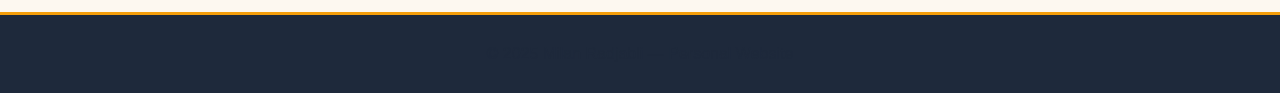
==== commit 60796d7c: "Fix typo in sidebar list and update image dimensions and margins for #pic1; add hover effect for h2" ====
--- a/index.html
+++ b/index.html
@@ -29,7 +29,7 @@
           <li>I'm 16 years old</li>
           <li>I've broken my arm before</li>
           <li>I speak Russian</li>
-          <li>I can do a muslce up</li>
+          <li>I can do a muscle up</li>
           <li>I don't have my drivers license</li>
           <li>I can juggle</li>
         </ul>
--- a/styles.css
+++ b/styles.css
@@ -157,11 +157,11 @@
 /* ===== IMAGES WITH FLOAT (ID rules) ===== */
 #pic1 {
   float: left;
-  width: 200px;
-  height: 150px;
+  width: 150px;
+  height: 155px;
   object-fit: cover;
   border-radius: var(--radius);
-  margin: 4px 20px 12px 0;
+  margin: 10px 10px 12px 3px;
   border: 3px solid var(--border);
   box-shadow: var(--shadow);
   max-width: 100%;
@@ -169,7 +169,7 @@
 
 #pic2 {
   float: right;
-  width: 200px;
+  width: 190px;
   height: 220px;
   object-fit: cover;
   border-radius: var(--radius);
@@ -181,11 +181,11 @@
 
 #pic3 {
   float: left;
-  width: 200px;
-  height: 150px;
+  width: 160px;
+  height: 160px;
   object-fit: cover;
   border-radius: var(--radius);
-  margin: 4px 20px 12px 0;
+  margin: 4px 20px 12px 5px;
   border: 3px solid var(--border);
   box-shadow: var(--shadow);
   max-width: 100%;
@@ -404,3 +404,27 @@
     padding: 16px 12px;
   }
 }
+#pic1, #pic2, #pic3 {
+  transition: transform 0.3s ease;
+}
+
+#pic1:hover, #pic2:hover, #pic3:hover {
+  transform: scale(1.08);
+}
+#sidebar ul li {
+  transition: color 0.2s ease, padding-left 0.2s ease;
+  cursor: default;
+}
+
+#sidebar ul li:hover {
+  color: var(--amber);
+  padding-left: 8px;
+}
+h2 {
+  transition: color 0.3s ease, letter-spacing 0.3s ease;
+}
+
+h2:hover {
+  color: var(--white);
+  letter-spacing: 0.05em;
+}
